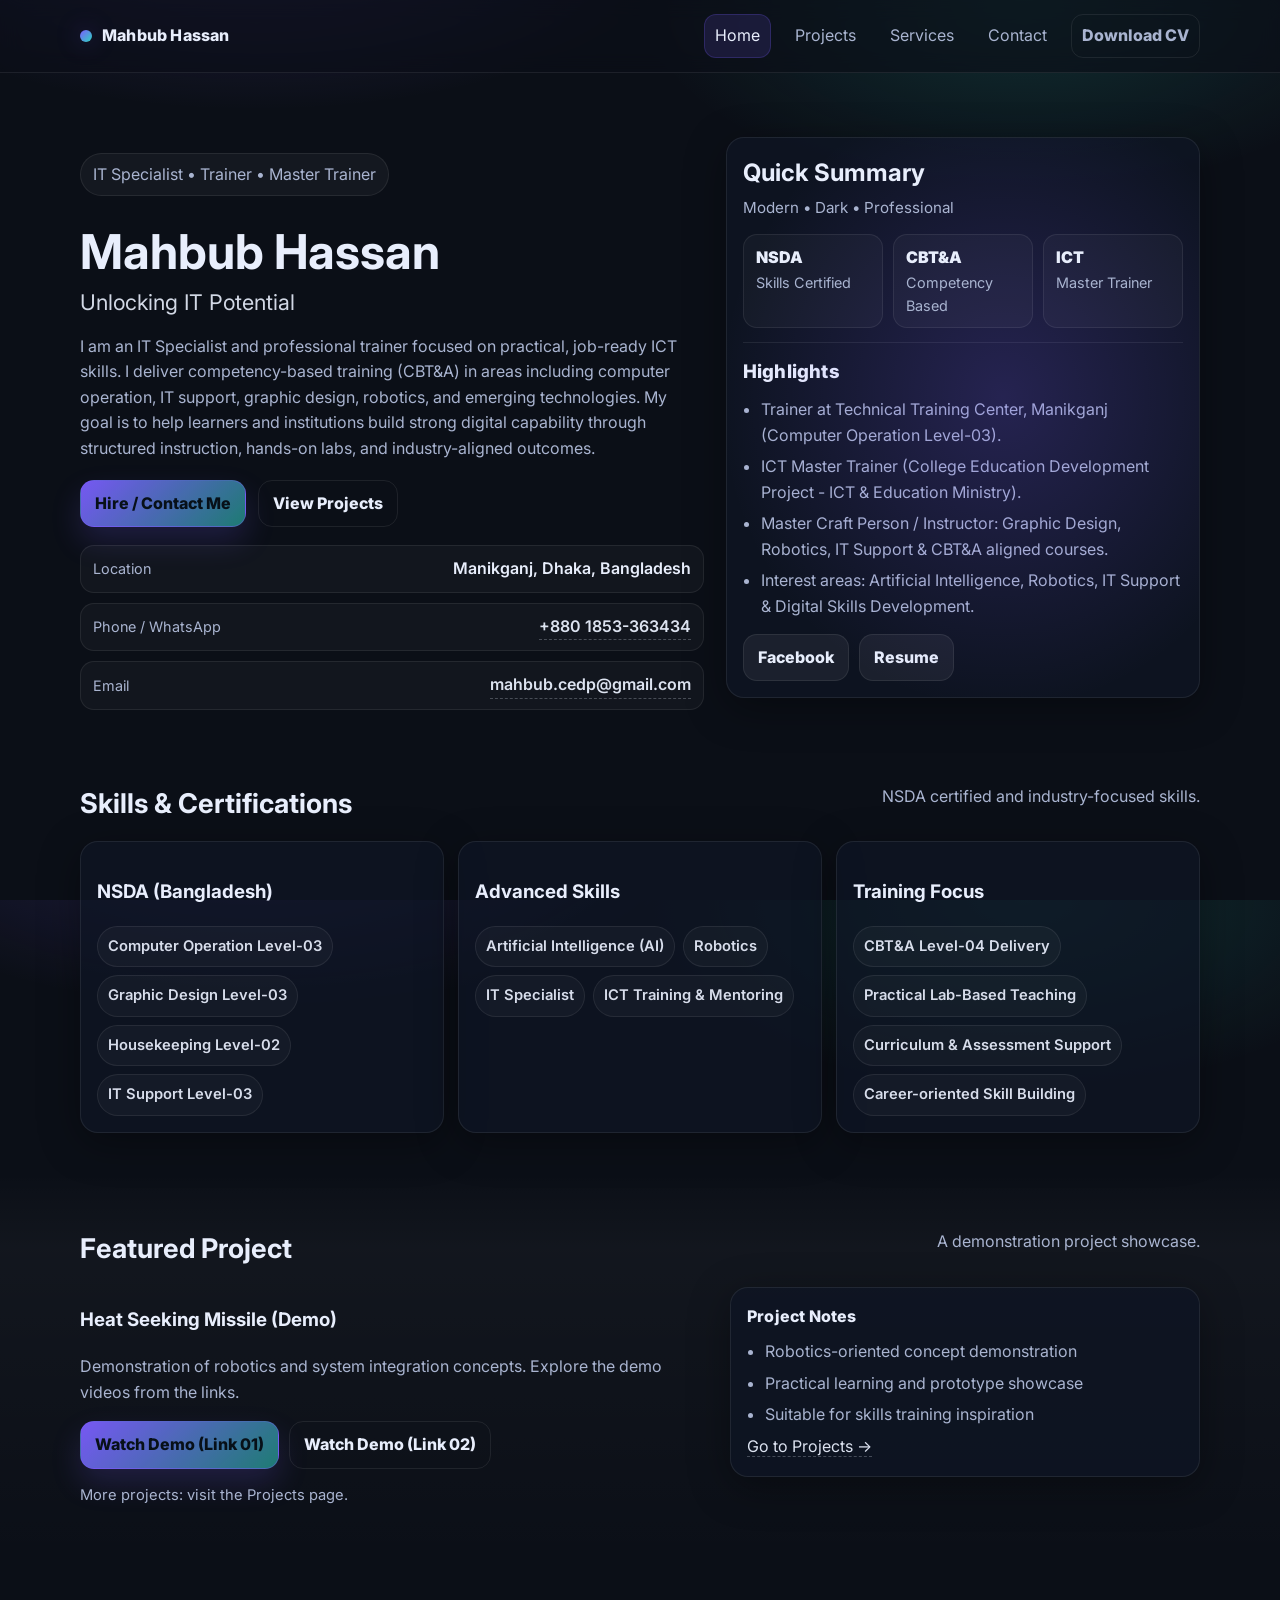
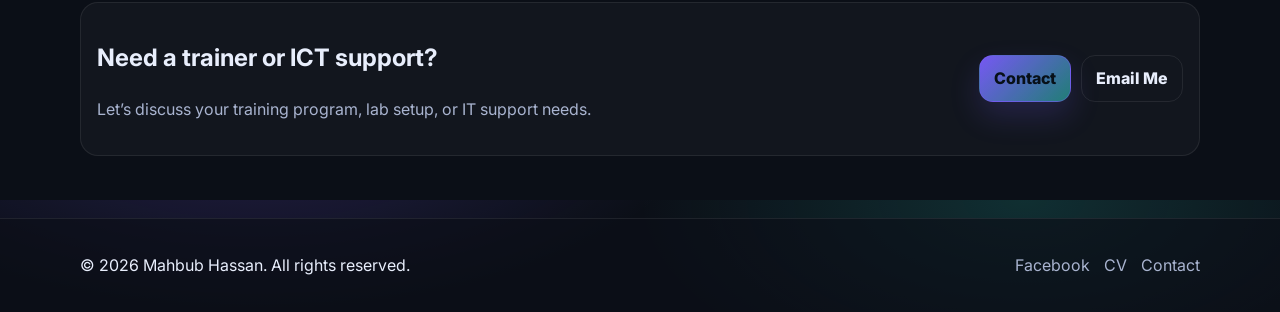
==== index.html @ e9a778b0 "Add files via upload" ====
<!doctype html>
<html lang="en">
<head>
  <meta charset="utf-8" />
  <meta name="viewport" content="width=device-width,initial-scale=1" />
  <title>Mahbub Hassan | IT Specialist</title>
  <meta name="description" content="Mahbub Hassan - IT Specialist | Unlocking IT Potential" />
  <link rel="preconnect" href="https://fonts.googleapis.com">
  <link rel="preconnect" href="https://fonts.gstatic.com" crossorigin>
  <link href="https://fonts.googleapis.com/css2?family=Inter:wght@400;600;700;800&display=swap" rel="stylesheet">
  <link rel="stylesheet" href="assets/style.css" />
</head>
<body>
  <a class="skip" href="#main">Skip to content</a>

  <header class="site-header">
    <div class="container header-wrap">
      <a class="brand" href="index.html" aria-label="Home">
        <span class="brand-dot"></span>
        <span class="brand-text">Mahbub Hassan</span>
      </a>

      <button class="nav-toggle" id="navToggle" aria-label="Toggle navigation" aria-expanded="false">
        <span></span><span></span><span></span>
      </button>

      <nav class="site-nav" id="siteNav">
        <a class="active" href="index.html">Home</a>
        <a href="projects.html">Projects</a>
        <a href="services.html">Services</a>
        <a href="contact.html">Contact</a>
        <a class="btn btn-ghost" target="_blank" rel="noopener" href="https://drive.google.com/file/d/1ziRiy8elWf80XFdmNjgyT7yj6r7T_O2N/view?usp=sharing">Download CV</a>
      </nav>
    </div>
  </header>

  <main id="main">
    <section class="hero">
      <div class="container hero-grid">
        <div class="hero-left">
          <p class="pill">IT Specialist • Trainer • Master Trainer</p>
          <h1 class="hero-title">Mahbub Hassan</h1>
          <p class="hero-subtitle">Unlocking IT Potential</p>

          <p class="hero-desc">
            I am an IT Specialist and professional trainer focused on practical, job-ready ICT skills.
            I deliver competency-based training (CBT&A) in areas including computer operation, IT support, graphic design, robotics, and emerging technologies.
            My goal is to help learners and institutions build strong digital capability through structured instruction, hands-on labs, and industry-aligned outcomes.
          </p>

          <div class="hero-cta">
            <a class="btn" href="contact.html">Hire / Contact Me</a>
            <a class="btn btn-ghost" href="projects.html">View Projects</a>
          </div>

          <div class="meta-row">
            <div class="meta">
              <span class="meta-k">Location</span>
              <span class="meta-v">Manikganj, Dhaka, Bangladesh</span>
            </div>
            <div class="meta">
              <span class="meta-k">Phone / WhatsApp</span>
              <a class="meta-v link" href="tel:+8801853363434">+880 1853-363434</a>
            </div>
            <div class="meta">
              <span class="meta-k">Email</span>
              <a class="meta-v link" href="mailto:mahbub.cedp@gmail.com">mahbub.cedp@gmail.com</a>
            </div>
          </div>
        </div>

        <div class="hero-right">
          <div class="card glow">
            <div class="card-top">
              <h2 class="card-title">Quick Summary</h2>
              <p class="card-note">Modern • Dark • Professional</p>
            </div>

            <div class="stats">
              <div class="stat">
                <span class="stat-n">NSDA</span>
                <span class="stat-l">Skills Certified</span>
              </div>
              <div class="stat">
                <span class="stat-n">CBT&A</span>
                <span class="stat-l">Competency Based</span>
              </div>
              <div class="stat">
                <span class="stat-n">ICT</span>
                <span class="stat-l">Master Trainer</span>
              </div>
            </div>

            <div class="divider"></div>

            <h3 class="section-mini">Highlights</h3>
            <ul class="bullets">
              <li>Trainer at Technical Training Center, Manikganj (Computer Operation Level-03).</li>
              <li>ICT Master Trainer (College Education Development Project - ICT & Education Ministry).</li>
              <li>Master Craft Person / Instructor: Graphic Design, Robotics, IT Support & CBT&A aligned courses.</li>
              <li>Interest areas: Artificial Intelligence, Robotics, IT Support & Digital Skills Development.</li>
            </ul>

            <div class="card-actions">
              <a class="btn btn-soft" target="_blank" rel="noopener" href="https://www.facebook.com/share/1CMDWLvSjL/?mibextid=wwXIfr">Facebook</a>
              <a class="btn btn-soft" target="_blank" rel="noopener" href="https://drive.google.com/file/d/1ziRiy8elWf80XFdmNjgyT7yj6r7T_O2N/view?usp=sharing">Resume</a>
            </div>
          </div>
        </div>
      </div>
    </section>

    <section class="section">
      <div class="container">
        <div class="section-head">
          <h2>Skills & Certifications</h2>
          <p class="muted">NSDA certified and industry-focused skills.</p>
        </div>

        <div class="grid-3">
          <article class="tile">
            <h3>NSDA (Bangladesh)</h3>
            <ul class="chips">
              <li>Computer Operation Level-03</li>
              <li>Graphic Design Level-03</li>
              <li>Housekeeping Level-02</li>
              <li>IT Support Level-03</li>
            </ul>
          </article>

          <article class="tile">
            <h3>Advanced Skills</h3>
            <ul class="chips">
              <li>Artificial Intelligence (AI)</li>
              <li>Robotics</li>
              <li>IT Specialist</li>
              <li>ICT Training & Mentoring</li>
            </ul>
          </article>

          <article class="tile">
            <h3>Training Focus</h3>
            <ul class="chips">
              <li>CBT&A Level-04 Delivery</li>
              <li>Practical Lab-Based Teaching</li>
              <li>Curriculum & Assessment Support</li>
              <li>Career-oriented Skill Building</li>
            </ul>
          </article>
        </div>
      </div>
    </section>

    <section class="section section-alt">
      <div class="container">
        <div class="section-head">
          <h2>Featured Project</h2>
          <p class="muted">A demonstration project showcase.</p>
        </div>

        <div class="project-feature">
          <div class="pf-left">
            <h3>Heat Seeking Missile (Demo)</h3>
            <p class="muted">
              Demonstration of robotics and system integration concepts. Explore the demo videos from the links.
            </p>

            <div class="pf-actions">
              <a class="btn" target="_blank" rel="noopener" href="https://www.facebook.com/share/v/17zMYQg1GF/">Watch Demo (Link 01)</a>
              <a class="btn btn-ghost" target="_blank" rel="noopener" href="https://www.facebook.com/share/v/1KWCz86yGG/">Watch Demo (Link 02)</a>
            </div>

            <p class="small muted">More projects: visit the Projects page.</p>
          </div>

          <div class="pf-right">
            <div class="card">
              <h4 class="section-mini">Project Notes</h4>
              <ul class="bullets">
                <li>Robotics-oriented concept demonstration</li>
                <li>Practical learning and prototype showcase</li>
                <li>Suitable for skills training inspiration</li>
              </ul>
              <a class="link" href="projects.html">Go to Projects →</a>
            </div>
          </div>
        </div>
      </div>
    </section>

    <section class="section">
      <div class="container cta-box">
        <div>
          <h2>Need a trainer or ICT support?</h2>
          <p class="muted">Let’s discuss your training program, lab setup, or IT support needs.</p>
        </div>
        <div class="cta-actions">
          <a class="btn" href="contact.html">Contact</a>
          <a class="btn btn-ghost" target="_blank" rel="noopener" href="mailto:mahbub.cedp@gmail.com">Email Me</a>
        </div>
      </div>
    </section>
  </main>

  <footer class="site-footer">
    <div class="container footer-wrap">
      <p>© <span id="year"></span> Mahbub Hassan. All rights reserved.</p>
      <div class="footer-links">
        <a target="_blank" rel="noopener" href="https://www.facebook.com/share/1CMDWLvSjL/?mibextid=wwXIfr">Facebook</a>
        <a target="_blank" rel="noopener" href="https://drive.google.com/file/d/1ziRiy8elWf80XFdmNjgyT7yj6r7T_O2N/view?usp=sharing">CV</a>
        <a href="contact.html">Contact</a>
      </div>
    </div>
  </footer>

  <script src="assets/script.js"></script>
</body>
</html>
---- assets/style.css ----
:root{
  --bg:#0b0f17;
  --panel:#0f1624;
  --panel2:#0c1320;
  --text:#e8eefc;
  --muted:#a9b4d0;
  --line:rgba(255,255,255,.08);
  --brand:#7c5cff;
  --brand2:#2dd4bf;
  --shadow: 0 10px 40px rgba(0,0,0,.35);
  --radius:18px;
}

*{box-sizing:border-box}
html,body{height:100%}
body{
  margin:0;
  font-family: Inter, system-ui, -apple-system, Segoe UI, Roboto, Arial, sans-serif;
  background: radial-gradient(900px 400px at 20% -10%, rgba(124,92,255,.22), transparent 50%),
              radial-gradient(700px 350px at 80% 0%, rgba(45,212,191,.16), transparent 55%),
              var(--bg);
  color:var(--text);
  line-height:1.6;
}

a{color:inherit}
.container{width:min(1120px, 92%); margin:0 auto}
.muted{color:var(--muted)}
.small{font-size:.92rem}
.mt-20{margin-top:20px}

.skip{
  position:absolute; left:-999px; top:auto;
  width:1px; height:1px; overflow:hidden;
}
.skip:focus{left:10px; top:10px; width:auto; height:auto; padding:10px 14px; background:var(--panel); border:1px solid var(--line); border-radius:12px; z-index:9999}

.site-header{
  position:sticky; top:0; z-index:50;
  backdrop-filter: blur(10px);
  background: rgba(11,15,23,.65);
  border-bottom:1px solid var(--line);
}
.header-wrap{display:flex; align-items:center; justify-content:space-between; padding:14px 0; gap:14px}

.brand{display:flex; align-items:center; gap:10px; text-decoration:none}
.brand-dot{
  width:12px; height:12px; border-radius:999px;
  background: linear-gradient(135deg, var(--brand), var(--brand2));
  box-shadow: 0 0 24px rgba(124,92,255,.35);
}
.brand-text{font-weight:800; letter-spacing:.2px}

.site-nav{display:flex; align-items:center; gap:14px; flex-wrap:wrap}
.site-nav a{
  text-decoration:none;
  color:var(--muted);
  padding:8px 10px;
  border-radius:12px;
  transition: transform .15s ease, background .15s ease, color .15s ease;
}
.site-nav a:hover{background: rgba(255,255,255,.05); color:var(--text)}
.site-nav a.active{color:var(--text); background: rgba(124,92,255,.14); border:1px solid rgba(124,92,255,.22)}
.nav-toggle{
  display:none;
  width:46px; height:40px;
  background:transparent; border:1px solid var(--line);
  border-radius:14px;
  align-items:center; justify-content:center;
  gap:4px;
}
.nav-toggle span{display:block; width:18px; height:2px; background:rgba(232,238,252,.85); border-radius:2px}

.btn{
  display:inline-flex; align-items:center; justify-content:center;
  gap:10px;
  padding:10px 14px;
  border-radius:14px;
  border:1px solid rgba(124,92,255,.35);
  background: linear-gradient(135deg, rgba(124,92,255,.95), rgba(45,212,191,.55));
  color: #071018;
  font-weight:800;
  text-decoration:none;
  box-shadow: 0 14px 30px rgba(124,92,255,.18);
  transition: transform .15s ease, filter .15s ease;
}
.btn:hover{transform: translateY(-1px); filter:saturate(1.05)}
.btn-ghost{
  background: transparent;
  color: var(--text);
  border:1px solid var(--line);
  box-shadow:none;
}
.btn-ghost:hover{background: rgba(255,255,255,.06)}
.btn-soft{
  background: rgba(255,255,255,.06);
  border:1px solid var(--line);
  color: var(--text);
  box-shadow:none;
}

.hero{padding:64px 0 18px}
.hero-grid{display:grid; grid-template-columns: 1.25fr .95fr; gap:22px; align-items:start}
.pill{
  display:inline-flex; gap:10px; align-items:center;
  padding:8px 12px;
  border-radius:999px;
  border:1px solid var(--line);
  background: rgba(255,255,255,.04);
  color: var(--muted);
  width:fit-content;
}
.hero-title{font-size:3rem; line-height:1.1; margin:14px 0 6px}
.hero-subtitle{font-size:1.35rem; margin:0 0 14px; color: rgba(232,238,252,.9)}
.hero-desc{margin:0 0 18px; color: var(--muted)}
.hero-cta{display:flex; gap:12px; flex-wrap:wrap; margin:18px 0 18px}

.meta-row{display:grid; grid-template-columns: 1fr; gap:10px; margin-top:10px}
.meta{
  display:flex; align-items:center; justify-content:space-between;
  padding:10px 12px;
  border:1px solid var(--line);
  border-radius:14px;
  background: rgba(255,255,255,.03);
}
.meta-k{color: var(--muted); font-size:.9rem}
.meta-v{font-weight:600}
.link{color: rgba(232,238,252,.95); text-decoration:none; border-bottom:1px dashed rgba(232,238,252,.25)}
.link:hover{border-bottom-color: rgba(232,238,252,.55)}

.section{padding:40px 0}
.section-alt{background: linear-gradient(180deg, transparent, rgba(255,255,255,.03) 20%, transparent)}
.section-head{display:flex; align-items:flex-end; justify-content:space-between; gap:18px; margin-bottom:16px}
.section-head h2{margin:0; font-size:1.7rem}
.section-mini{margin:0 0 10px; font-weight:800; letter-spacing:.2px}

.grid-3{display:grid; grid-template-columns: repeat(3, 1fr); gap:14px}
.grid-2{display:grid; grid-template-columns: repeat(2, 1fr); gap:14px}

.tile, .card, .project-card{
  background: rgba(15,22,36,.72);
  border:1px solid var(--line);
  border-radius: var(--radius);
  padding:16px;
  box-shadow: var(--shadow);
}
.card-title{margin:0}
.card-note{margin:4px 0 0; color: var(--muted); font-size:.95rem}

.glow{
  position:relative;
  overflow:hidden;
}
.glow:before{
  content:"";
  position:absolute; inset:-200px;
  background: radial-gradient(closest-side, rgba(124,92,255,.22), transparent 65%);
  transform: translate(40px, -20px);
  pointer-events:none;
}
.card-top{position:relative}

.divider{height:1px; background: var(--line); margin:14px 0}

.stats{display:grid; grid-template-columns: repeat(3, 1fr); gap:10px; margin-top:14px; position:relative}
.stat{padding:10px 12px; border:1px solid var(--line); border-radius:14px; background: rgba(255,255,255,.03)}
.stat-n{display:block; font-weight:900}
.stat-l{display:block; color: var(--muted); font-size:.9rem}

.bullets{margin:10px 0 0; padding-left:18px; color: var(--muted)}
.bullets li{margin:6px 0}
.chips{list-style:none; padding:0; margin:10px 0 0; display:flex; flex-wrap:wrap; gap:8px}
.chips li{
  padding:8px 10px;
  border-radius:999px;
  border:1px solid var(--line);
  background: rgba(255,255,255,.03);
  color: rgba(232,238,252,.92);
  font-weight:600;
  font-size:.92rem;
}

.card-actions{display:flex; gap:10px; flex-wrap:wrap; margin-top:14px}

.project-feature{display:grid; grid-template-columns: 1.15fr .85fr; gap:14px; align-items:start}
.pf-actions{display:flex; gap:10px; flex-wrap:wrap; margin:14px 0 10px}

.cta-box{
  display:flex; align-items:center; justify-content:space-between; gap:14px;
  border:1px solid var(--line);
  background: rgba(255,255,255,.03);
  border-radius: var(--radius);
  padding:16px;
}
.cta-actions{display:flex; gap:10px; flex-wrap:wrap}

.page{padding-bottom:10px}
.page-hero{padding:34px 0 10px}
.page-hero h1{margin:0 0 6px; font-size:2.2rem}

.project-card h2{margin:0}
.pc-head{display:flex; flex-direction:column; gap:4px; margin-bottom:10px}
.pc-actions{display:flex; gap:10px; flex-wrap:wrap; margin-top:12px}

.cta-strip{
  margin-top:18px;
  display:flex; align-items:center; justify-content:space-between; gap:12px;
  padding:16px;
  border-radius: var(--radius);
  border:1px solid rgba(124,92,255,.22);
  background: linear-gradient(135deg, rgba(124,92,255,.10), rgba(45,212,191,.08));
}

.form{display:grid; gap:12px}
label span{display:block; margin-bottom:6px; color: var(--muted); font-weight:600; font-size:.95rem}
input, textarea{
  width:100%;
  padding:12px 12px;
  border-radius:14px;
  border:1px solid var(--line);
  background: rgba(255,255,255,.03);
  color: var(--text);
  outline:none;
}
input:focus, textarea:focus{border-color: rgba(124,92,255,.55)}
.contact-list{display:grid; gap:10px; margin-top:10px}
.contact-item{
  display:flex; align-items:flex-start; justify-content:space-between; gap:12px;
  padding:10px 12px;
  border-radius:14px;
  border:1px solid var(--line);
  background: rgba(255,255,255,.03);
}
.contact-k{color: var(--muted); min-width:120px}
.contact-v{font-weight:700}

.site-footer{
  border-top:1px solid var(--line);
  padding:18px 0;
  margin-top:22px;
  background: rgba(11,15,23,.65);
}
.footer-wrap{display:flex; align-items:center; justify-content:space-between; gap:12px; flex-wrap:wrap}
.footer-links{display:flex; gap:14px; flex-wrap:wrap}
.footer-links a{color: var(--muted); text-decoration:none}
.footer-links a:hover{color: var(--text)}

@media (max-width: 920px){
  .hero-grid{grid-template-columns: 1fr; }
  .project-feature{grid-template-columns: 1fr;}
  .grid-3{grid-template-columns: 1fr;}
  .grid-2{grid-template-columns: 1fr;}
  .cta-box{flex-direction:column; align-items:flex-start}
}
@media (max-width: 760px){
  .nav-toggle{display:flex}
  .site-nav{
    position:absolute;
    right:4%;
    top:64px;
    width:min(420px, 92vw);
    padding:12px;
    background: rgba(15,22,36,.95);
    border:1px solid var(--line);
    border-radius: 16px;
    box-shadow: var(--shadow);
    display:none;
    flex-direction:column;
    align-items:stretch;
  }
  .site-nav.open{display:flex}
  .site-nav a{padding:10px 12px}
  .hero-title{font-size:2.4rem}
}
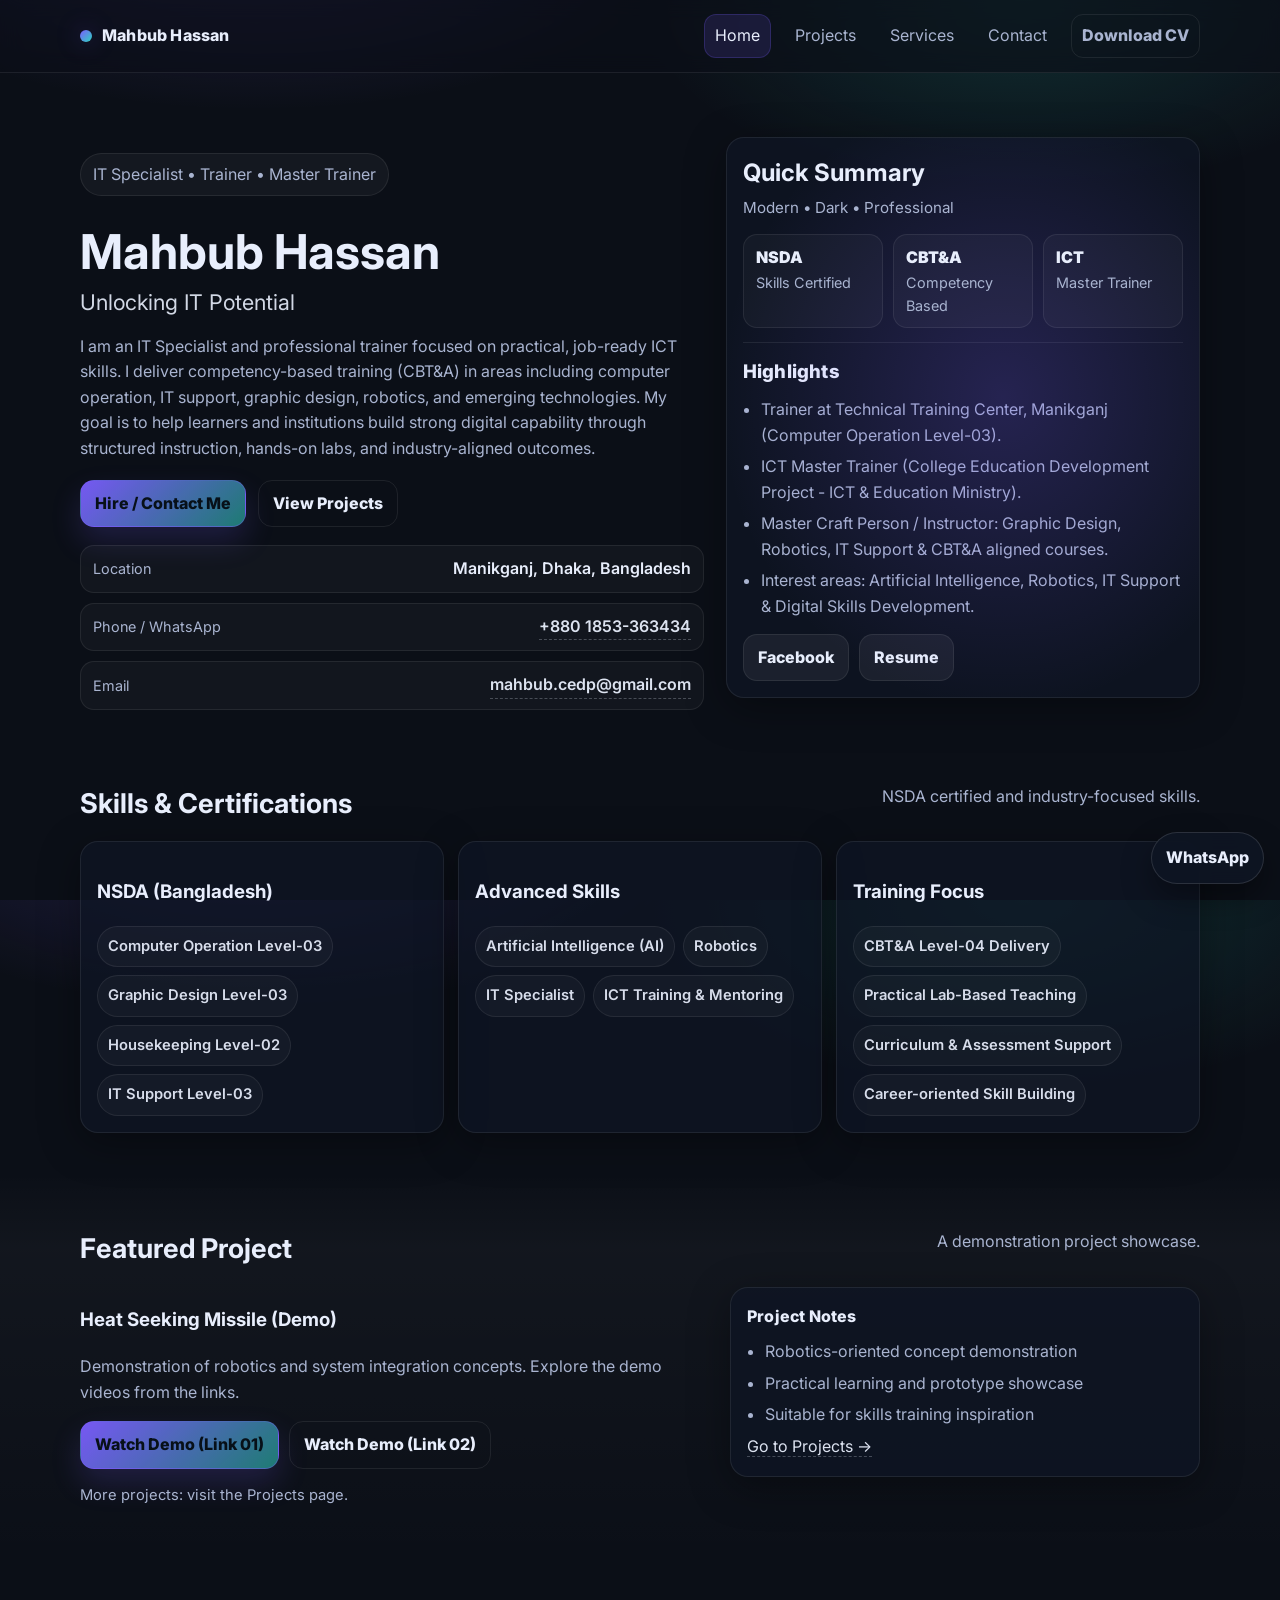
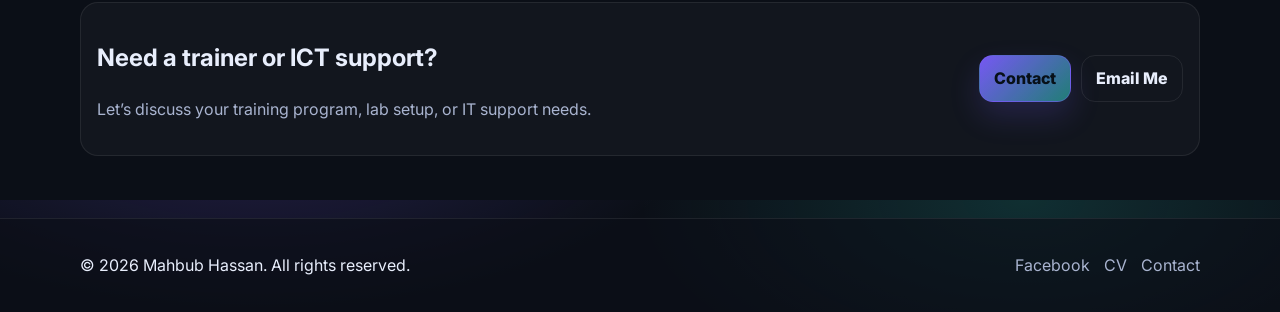
==== commit 5bcd8350: "Add files via upload" ====
--- a/index.html
+++ b/index.html
@@ -5,6 +5,32 @@
   <meta name="viewport" content="width=device-width,initial-scale=1" />
   <title>Mahbub Hassan | IT Specialist</title>
   <meta name="description" content="Mahbub Hassan - IT Specialist | Unlocking IT Potential" />
+  <meta name="robots" content="index,follow" />
+  <meta name="author" content="Mahbub Hassan" />
+  <link rel="canonical" href="https://mahbub-79.github.io/" />
+
+  <!-- Open Graph -->
+  <meta property="og:title" content="Mahbub Hassan | IT Specialist" />
+  <meta property="og:description" content="Unlocking IT Potential — IT Specialist, Trainer, Master Trainer." />
+  <meta property="og:type" content="website" />
+  <meta property="og:url" content="https://mahbub-79.github.io/" />
+  <meta property="og:image" content="https://mahbub-79.github.io/assets/og-image.png" />
+
+  <!-- Twitter Card -->
+  <meta name="twitter:card" content="summary_large_image" />
+  <meta name="twitter:title" content="Mahbub Hassan | IT Specialist" />
+  <meta name="twitter:description" content="Unlocking IT Potential — IT Specialist, Trainer, Master Trainer." />
+  <meta name="twitter:image" content="https://mahbub-79.github.io/assets/og-image.png" />
+
+  <!-- Google tag (gtag.js) -->
+  <script async src="https://www.googletagmanager.com/gtag/js?id=G-SY0PGPNCCF"></script>
+  <script>
+    window.dataLayer = window.dataLayer || [];
+    function gtag(){dataLayer.push(arguments);}
+    gtag('js', new Date());
+    gtag('config', 'G-SY0PGPNCCF');
+  </script>
+
   <link rel="preconnect" href="https://fonts.googleapis.com">
   <link rel="preconnect" href="https://fonts.gstatic.com" crossorigin>
   <link href="https://fonts.googleapis.com/css2?family=Inter:wght@400;600;700;800&display=swap" rel="stylesheet">
@@ -202,6 +228,11 @@
     </section>
   </main>
 
+  <a class="wa-float" href="https://wa.me/8801853363434?text=Hello%20Mahbub%2C%20I%20want%20to%20discuss%20a%20project." target="_blank" rel="noopener" aria-label="Chat on WhatsApp">
+    WhatsApp
+  </a>
+
+
   <footer class="site-footer">
     <div class="container footer-wrap">
       <p>© <span id="year"></span> Mahbub Hassan. All rights reserved.</p>
--- a/assets/style.css
+++ b/assets/style.css
@@ -13,6 +13,7 @@
 
 *{box-sizing:border-box}
 html,body{height:100%}
+html{scroll-behavior:smooth}
 body{
   margin:0;
   font-family: Inter, system-ui, -apple-system, Segoe UI, Roboto, Arial, sans-serif;
@@ -244,6 +245,44 @@
 .footer-links{display:flex; gap:14px; flex-wrap:wrap}
 .footer-links a{color: var(--muted); text-decoration:none}
 .footer-links a:hover{color: var(--text)}
+
+/* WhatsApp Floating Button */
+.wa-float{
+  position: fixed;
+  right: 16px;
+  bottom: 16px;
+  z-index: 999;
+  padding: 12px 14px;
+  border-radius: 999px;
+  border: 1px solid rgba(255,255,255,.12);
+  background: rgba(15,22,36,.85);
+  color: var(--text);
+  text-decoration: none;
+  font-weight: 800;
+  box-shadow: 0 14px 30px rgba(0,0,0,.35);
+  backdrop-filter: blur(10px);
+  transition: transform .15s ease;
+}
+.wa-float:hover{ transform: translateY(-1px); }
+
+/* Facebook embed wrapper */
+.embed{
+  border:1px solid var(--line);
+  border-radius: var(--radius);
+  overflow:hidden;
+  background: rgba(255,255,255,.03);
+}
+.embed iframe{ width:100%; height:360px; display:block; }
+@media (max-width: 760px){ .embed iframe{ height:260px; } }
+
+/* Scroll reveal animation */
+.reveal{ opacity: 0; transform: translateY(10px); transition: opacity .6s ease, transform .6s ease; }
+.reveal.show{ opacity: 1; transform: translateY(0); }
+
+@media (prefers-reduced-motion: reduce){
+  *{ transition:none !important; animation:none !important; }
+  html{ scroll-behavior:auto; }
+}
 
 @media (max-width: 920px){
   .hero-grid{grid-template-columns: 1fr; }
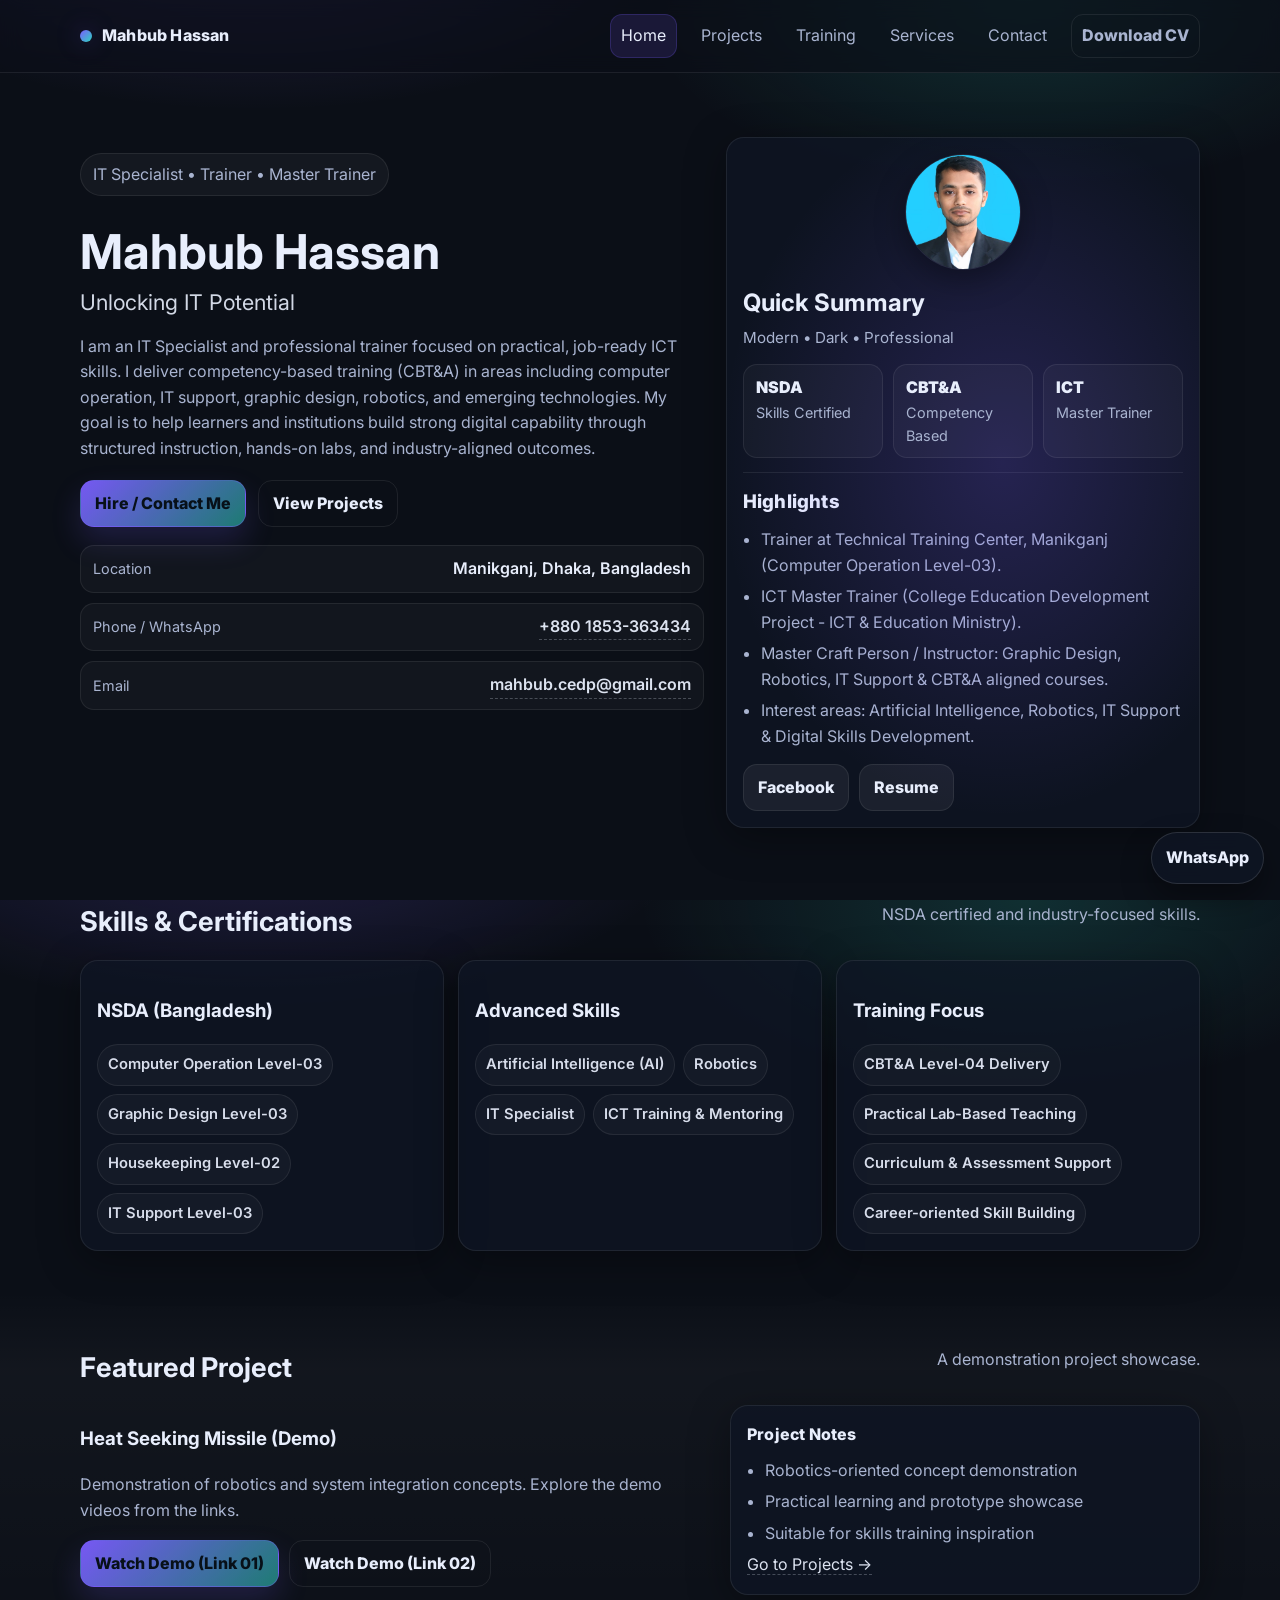
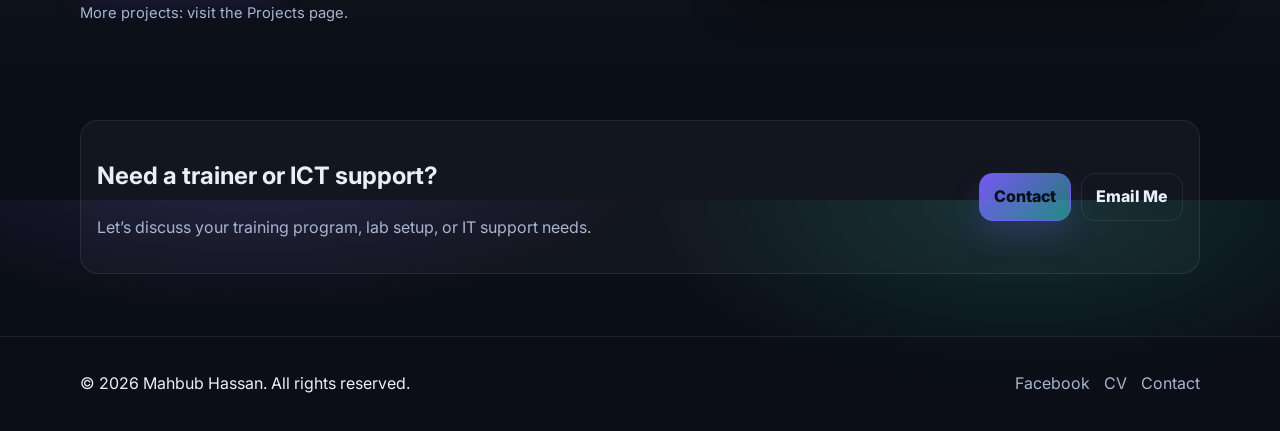
==== commit e22a5ce2: "Add files via upload" ====
--- a/index.html
+++ b/index.html
@@ -53,6 +53,7 @@
       <nav class="site-nav" id="siteNav">
         <a class="active" href="index.html">Home</a>
         <a href="projects.html">Projects</a>
+        <a href="training.html">Training</a>
         <a href="services.html">Services</a>
         <a href="contact.html">Contact</a>
         <a class="btn btn-ghost" target="_blank" rel="noopener" href="https://drive.google.com/file/d/1ziRiy8elWf80XFdmNjgyT7yj6r7T_O2N/view?usp=sharing">Download CV</a>
@@ -98,6 +99,7 @@
         <div class="hero-right">
           <div class="card glow">
             <div class="card-top">
+              <img class="profile-photo" src="assets/profile.jpg" alt="Mahbub Hassan profile photo" loading="lazy" />
               <h2 class="card-title">Quick Summary</h2>
               <p class="card-note">Modern • Dark • Professional</p>
             </div>
--- a/assets/style.css
+++ b/assets/style.css
@@ -311,3 +311,6 @@
   .site-nav a{padding:10px 12px}
   .hero-title{font-size:2.4rem}
 }
+
+
+.profile-photo{width:116px;height:116px;border-radius:999px;object-fit:cover;display:block;margin:0 auto 14px auto;border:1px solid var(--line);box-shadow:0 10px 30px rgba(0,0,0,.35)}
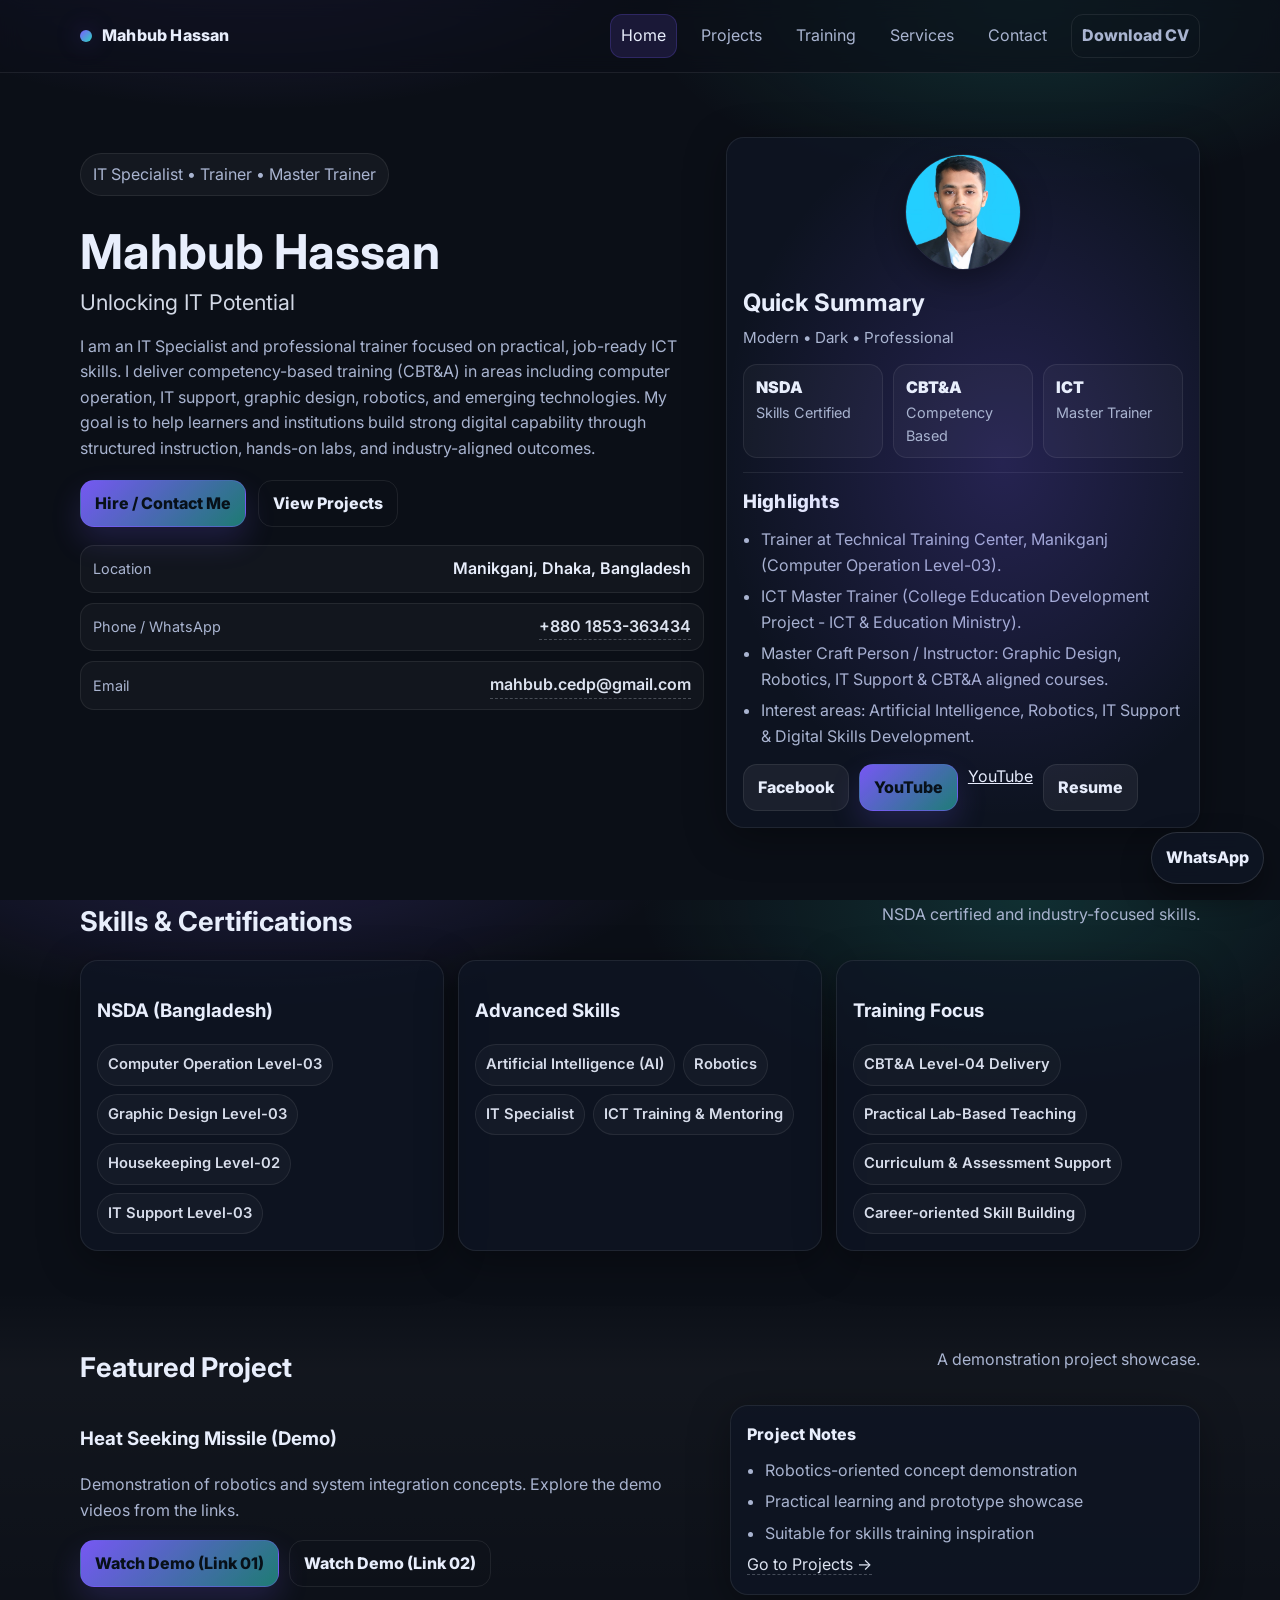
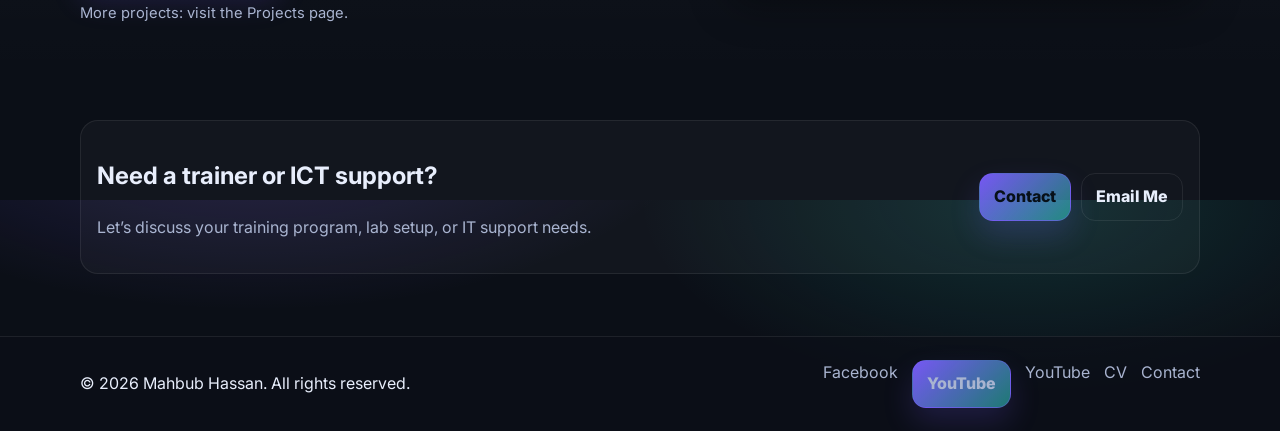
==== commit d23ce5b1: "Add files via upload" ====
--- a/index.html
+++ b/index.html
@@ -130,7 +130,7 @@
             </ul>
 
             <div class="card-actions">
-              <a class="btn btn-soft" target="_blank" rel="noopener" href="https://www.facebook.com/share/1CMDWLvSjL/?mibextid=wwXIfr">Facebook</a>
+              <a class="btn btn-soft" target="_blank" rel="noopener" href="https://www.facebook.com/share/1CMDWLvSjL/?mibextid=wwXIfr">Facebook</a> <a href="https://www.youtube.com/@mahbub-cedp" class="btn" target="_blank" rel="noopener">YouTube</a> <a href="https://www.youtube.com/@mahbub-cedp" target="_blank" rel="noopener">YouTube</a>
               <a class="btn btn-soft" target="_blank" rel="noopener" href="https://drive.google.com/file/d/1ziRiy8elWf80XFdmNjgyT7yj6r7T_O2N/view?usp=sharing">Resume</a>
             </div>
           </div>
@@ -239,7 +239,7 @@
     <div class="container footer-wrap">
       <p>© <span id="year"></span> Mahbub Hassan. All rights reserved.</p>
       <div class="footer-links">
-        <a target="_blank" rel="noopener" href="https://www.facebook.com/share/1CMDWLvSjL/?mibextid=wwXIfr">Facebook</a>
+        <a target="_blank" rel="noopener" href="https://www.facebook.com/share/1CMDWLvSjL/?mibextid=wwXIfr">Facebook</a> <a href="https://www.youtube.com/@mahbub-cedp" class="btn" target="_blank" rel="noopener">YouTube</a> <a href="https://www.youtube.com/@mahbub-cedp" target="_blank" rel="noopener">YouTube</a>
         <a target="_blank" rel="noopener" href="https://drive.google.com/file/d/1ziRiy8elWf80XFdmNjgyT7yj6r7T_O2N/view?usp=sharing">CV</a>
         <a href="contact.html">Contact</a>
       </div>
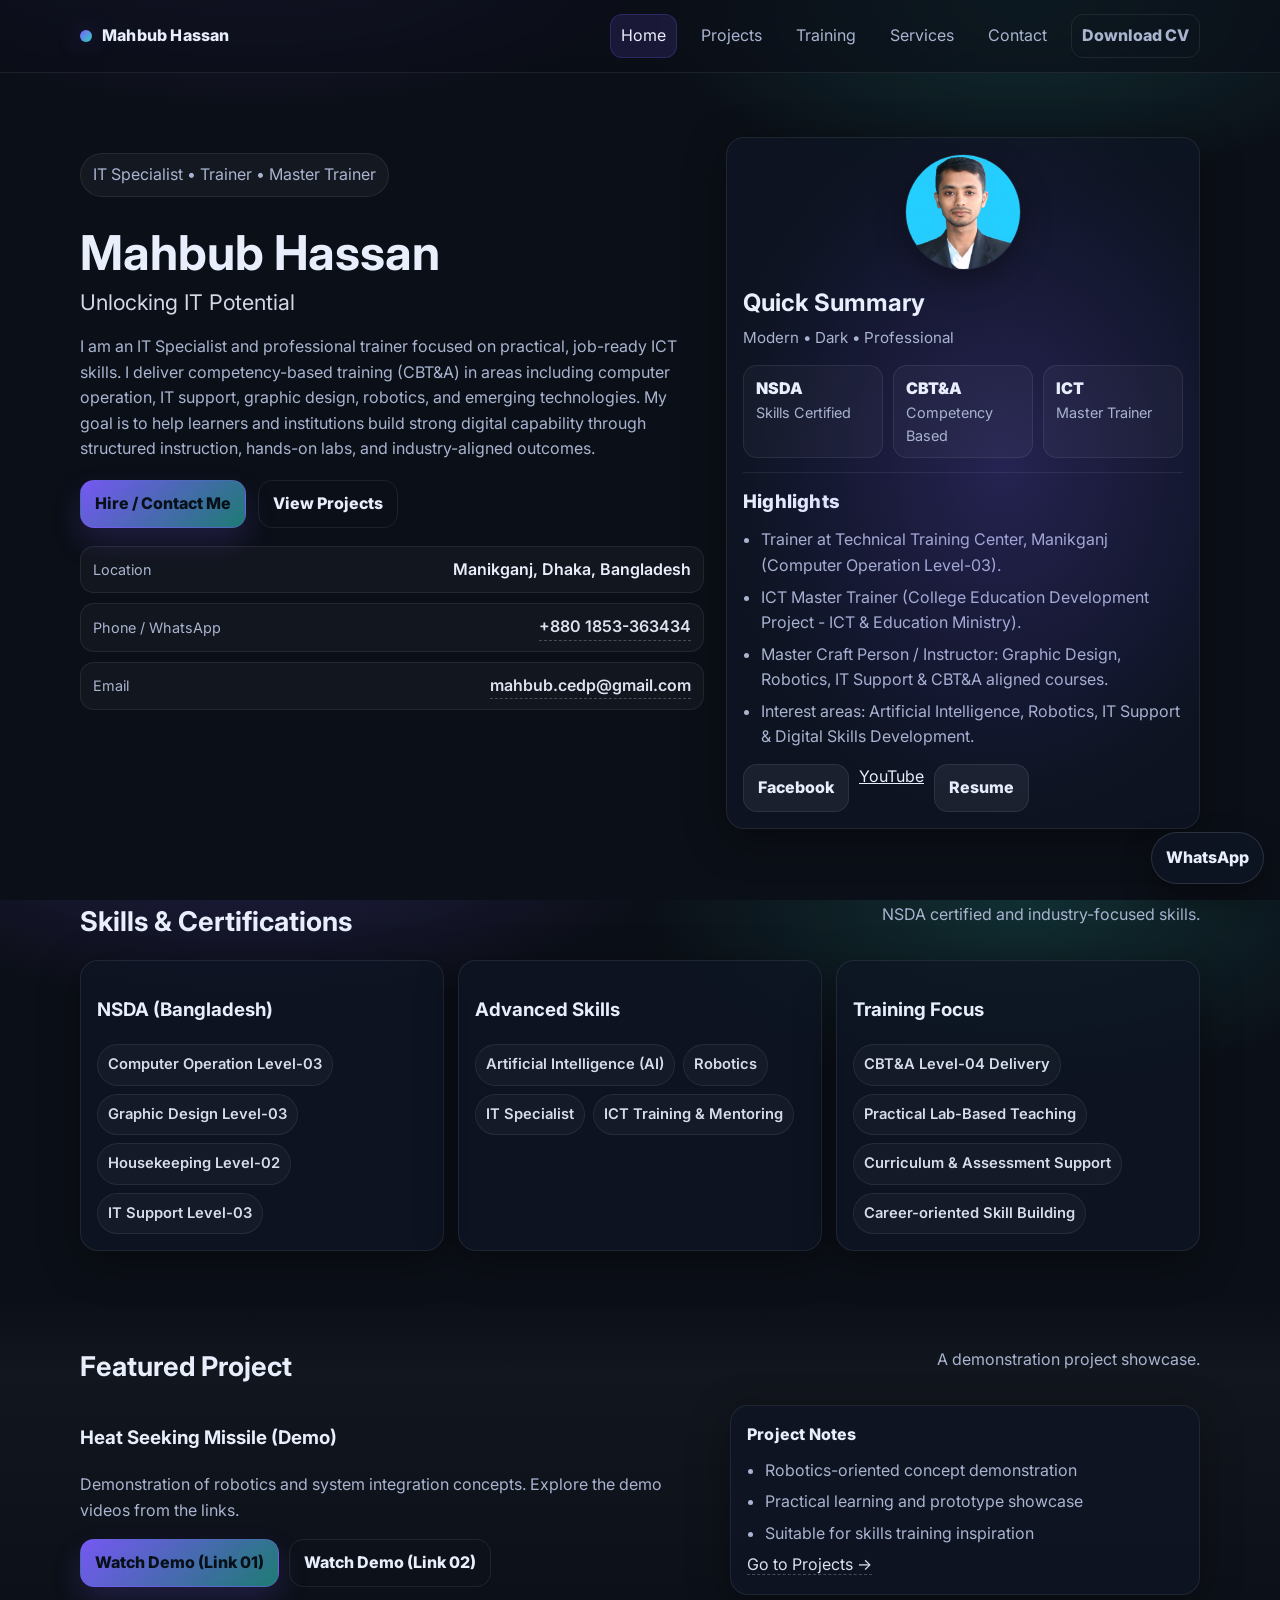
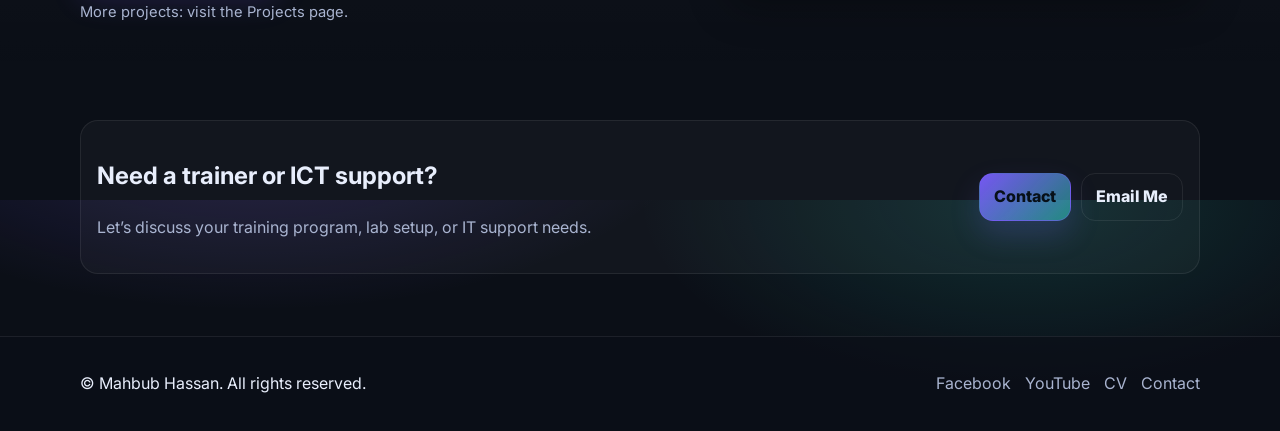
==== commit af1c9d33: "Add files via upload" ====
--- a/index.html
+++ b/index.html
@@ -130,8 +130,7 @@
             </ul>
 
             <div class="card-actions">
-              <a class="btn btn-soft" target="_blank" rel="noopener" href="https://www.facebook.com/share/1CMDWLvSjL/?mibextid=wwXIfr">Facebook</a> <a href="https://www.youtube.com/@mahbub-cedp" class="btn" target="_blank" rel="noopener">YouTube</a> <a href="https://www.youtube.com/@mahbub-cedp" target="_blank" rel="noopener">YouTube</a>
-              <a class="btn btn-soft" target="_blank" rel="noopener" href="https://drive.google.com/file/d/1ziRiy8elWf80XFdmNjgyT7yj6r7T_O2N/view?usp=sharing">Resume</a>
+              <a class="btn btn-soft" target="_blank" rel="noopener" href="https://www.facebook.com/share/1CMDWLvSjL/?mibextid=wwXIfr">Facebook</a> <a href="https://www.youtube.com/@mahbub-cedp" target="_blank" rel="noopener">YouTube</a> <a class="btn btn-soft" target="_blank" rel="noopener" href="https://drive.google.com/file/d/1ziRiy8elWf80XFdmNjgyT7yj6r7T_O2N/view?usp=sharing">Resume</a>
             </div>
           </div>
         </div>
@@ -239,8 +238,7 @@
     <div class="container footer-wrap">
       <p>© <span id="year"></span> Mahbub Hassan. All rights reserved.</p>
       <div class="footer-links">
-        <a target="_blank" rel="noopener" href="https://www.facebook.com/share/1CMDWLvSjL/?mibextid=wwXIfr">Facebook</a> <a href="https://www.youtube.com/@mahbub-cedp" class="btn" target="_blank" rel="noopener">YouTube</a> <a href="https://www.youtube.com/@mahbub-cedp" target="_blank" rel="noopener">YouTube</a>
-        <a target="_blank" rel="noopener" href="https://drive.google.com/file/d/1ziRiy8elWf80XFdmNjgyT7yj6r7T_O2N/view?usp=sharing">CV</a>
+        <a target="_blank" rel="noopener" href="https://www.facebook.com/share/1CMDWLvSjL/?mibextid=wwXIfr">Facebook</a> <a href="https://www.youtube.com/@mahbub-cedp" target="_blank" rel="noopener">YouTube</a> <a target="_blank" rel="noopener" href="https://drive.google.com/file/d/1ziRiy8elWf80XFdmNjgyT7yj6r7T_O2N/view?usp=sharing">CV</a>
         <a href="contact.html">Contact</a>
       </div>
     </div>
--- a/assets/style.css
+++ b/assets/style.css
@@ -314,3 +314,20 @@
 
 
 .profile-photo{width:116px;height:116px;border-radius:999px;object-fit:cover;display:block;margin:0 auto 14px auto;border:1px solid var(--line);box-shadow:0 10px 30px rgba(0,0,0,.35)}
+
+/* ===== Scroll reveal animations (stronger) ===== */
+@media (prefers-reduced-motion: reduce){
+  *{animation:none !important; transition:none !important; scroll-behavior:auto !important;}
+}
+.reveal{
+  opacity: 0;
+  transform: translateY(22px) scale(0.985);
+  filter: blur(2px);
+  transition: opacity .75s ease, transform .75s ease, filter .75s ease;
+  will-change: opacity, transform, filter;
+}
+.reveal.is-visible{
+  opacity: 1;
+  transform: translateY(0) scale(1);
+  filter: blur(0);
+}
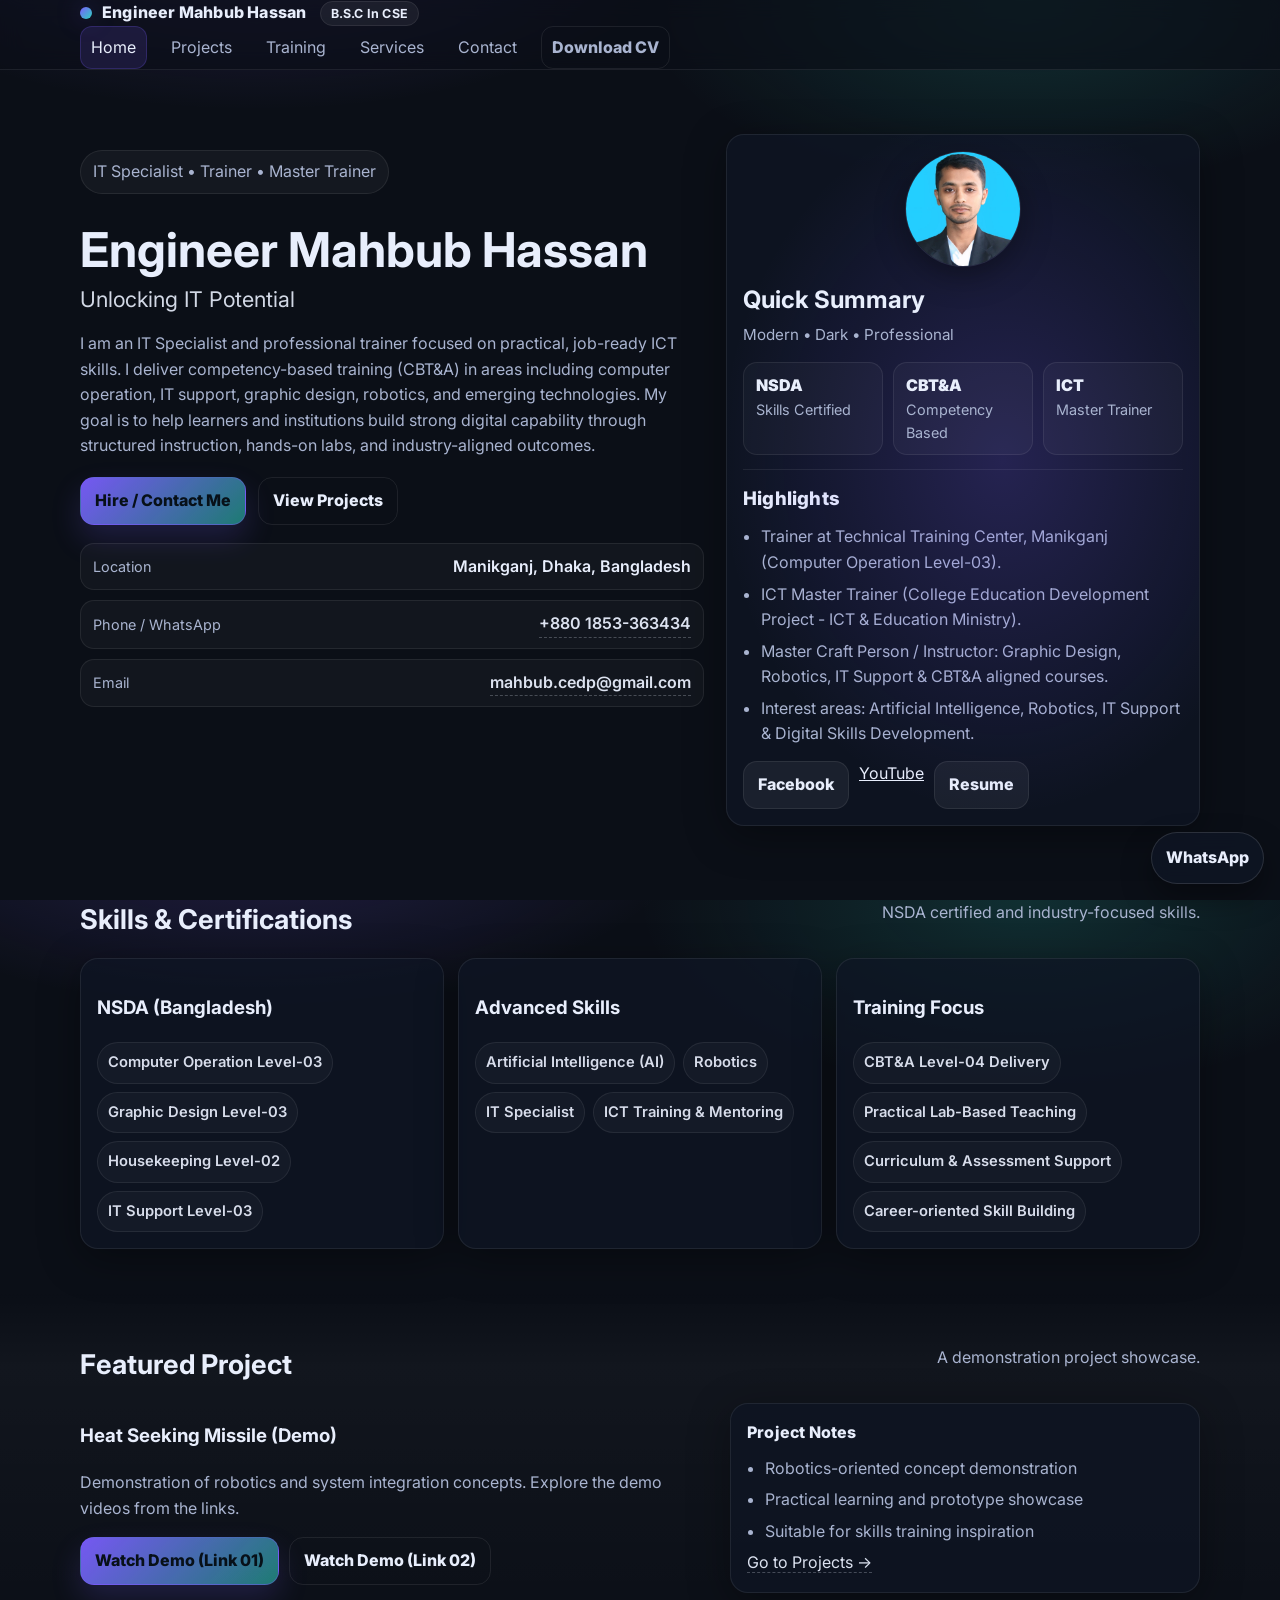
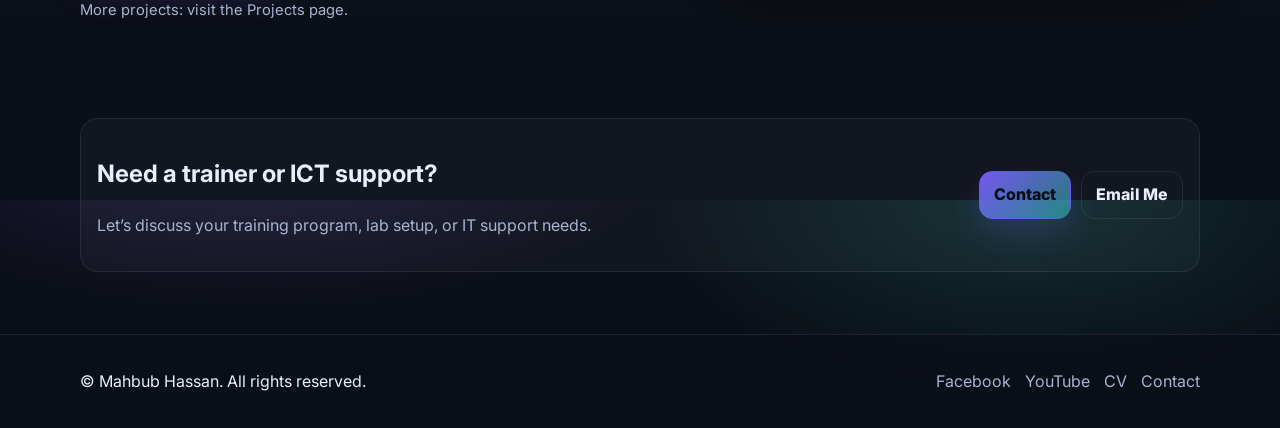
==== commit aacfeb46: "Add files via upload" ====
--- a/index.html
+++ b/index.html
@@ -40,13 +40,13 @@
   <a class="skip" href="#main">Skip to content</a>
 
   <header class="site-header">
-    <div class="container header-wrap">
+    <div class="container nav-wrap">
       <a class="brand" href="index.html" aria-label="Home">
         <span class="brand-dot"></span>
-        <span class="brand-text">Mahbub Hassan</span>
+        <span class="brand-text">Engineer Mahbub Hassan <span class="brand-badge">B.S.C In CSE</span></span>
       </a>
 
-      <button class="nav-toggle" id="navToggle" aria-label="Toggle navigation" aria-expanded="false">
+      <button class="nav-toggle" aria-label="Toggle menu" aria-controls="siteNav" aria-expanded="false">
         <span></span><span></span><span></span>
       </button>
 
@@ -66,7 +66,7 @@
       <div class="container hero-grid">
         <div class="hero-left">
           <p class="pill">IT Specialist • Trainer • Master Trainer</p>
-          <h1 class="hero-title">Mahbub Hassan</h1>
+          <h1 class="hero-title">Engineer Mahbub Hassan</h1>
           <p class="hero-subtitle">Unlocking IT Potential</p>
 
           <p class="hero-desc">
--- a/assets/style.css
+++ b/assets/style.css
@@ -51,6 +51,23 @@
   box-shadow: 0 0 24px rgba(124,92,255,.35);
 }
 .brand-text{font-weight:800; letter-spacing:.2px}
+
+.brand-badge{
+  margin-left:10px;
+  padding:4px 10px;
+  border-radius:999px;
+  font-size:.78rem;
+  font-weight:700;
+  color:var(--text);
+  background: rgba(255,255,255,.06);
+  border:1px solid rgba(255,255,255,.08);
+  backdrop-filter: blur(8px);
+  -webkit-backdrop-filter: blur(8px);
+}
+@media (max-width: 560px){
+  .brand-badge{display:none;}
+}
+
 
 .site-nav{display:flex; align-items:center; gap:14px; flex-wrap:wrap}
 .site-nav a{
@@ -331,3 +348,40 @@
   transform: translateY(0) scale(1);
   filter: blur(0);
 }
+
+
+
+/* ===== Responsive video embeds (Facebook) ===== */
+.video-grid{
+  display: grid;
+  grid-template-columns: repeat(2, minmax(0, 1fr));
+  gap: 16px;
+}
+@media (max-width: 900px){
+  .video-grid{ grid-template-columns: 1fr; }
+}
+
+/* 16:9 default */
+.video-frame{
+  position: relative;
+  width: 100%;
+  aspect-ratio: 16 / 9;
+  border-radius: 16px;
+  overflow: hidden;
+  background: rgba(255,255,255,0.04);
+}
+
+/* For reels / vertical video */
+.video-frame.is-vertical{
+  aspect-ratio: 9 / 16;
+  max-width: 520px;
+  margin-inline: auto;
+}
+
+.video-frame iframe{
+  position: absolute;
+  inset: 0;
+  width: 100% !important;
+  height: 100% !important;
+  border: 0;
+}
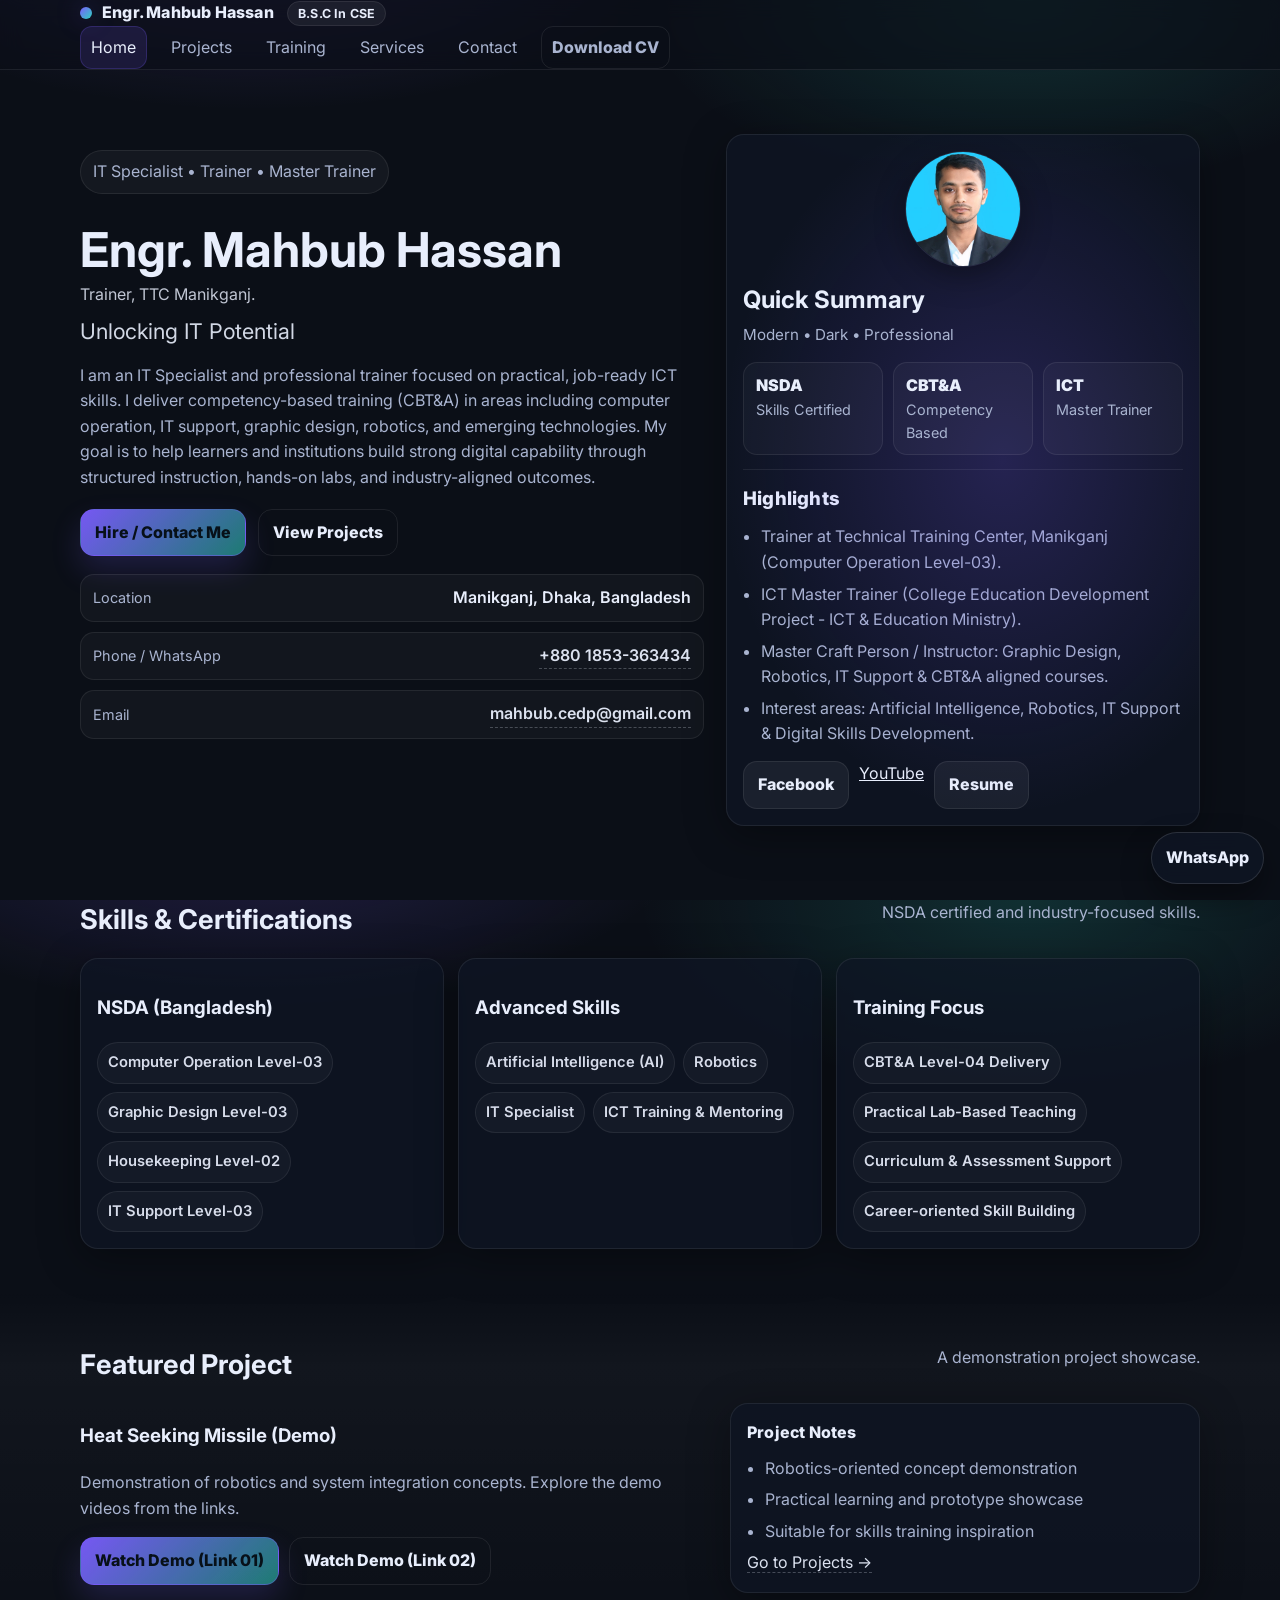
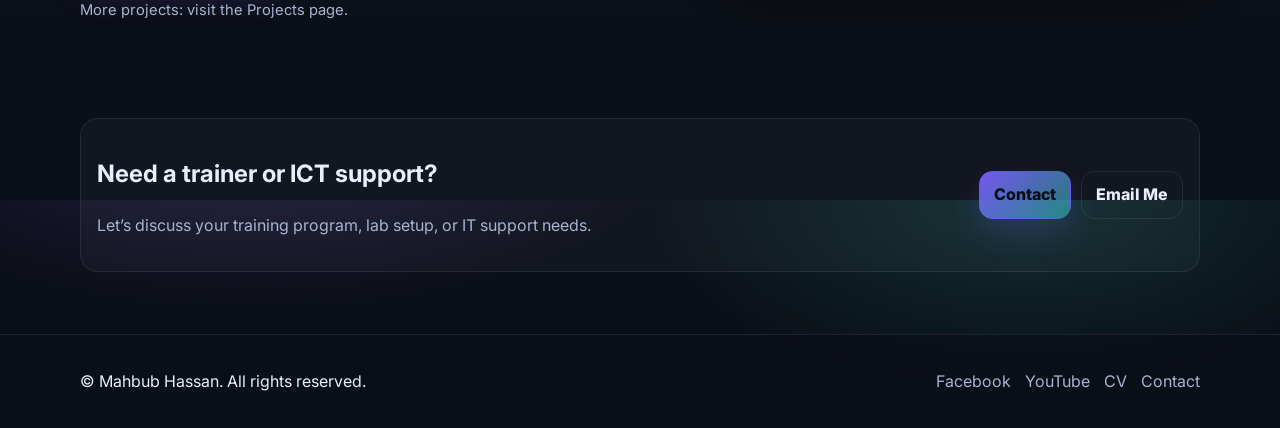
==== commit 9fc17fd2: "Add files via upload" ====
--- a/index.html
+++ b/index.html
@@ -43,7 +43,7 @@
     <div class="container nav-wrap">
       <a class="brand" href="index.html" aria-label="Home">
         <span class="brand-dot"></span>
-        <span class="brand-text">Engineer Mahbub Hassan <span class="brand-badge">B.S.C In CSE</span></span>
+        <span class="brand-text">Engr. Mahbub Hassan <span class="brand-badge">B.S.C In CSE</span></span>
       </a>
 
       <button class="nav-toggle" aria-label="Toggle menu" aria-controls="siteNav" aria-expanded="false">
@@ -66,7 +66,8 @@
       <div class="container hero-grid">
         <div class="hero-left">
           <p class="pill">IT Specialist • Trainer • Master Trainer</p>
-          <h1 class="hero-title">Engineer Mahbub Hassan</h1>
+          <h1 class="hero-title">Engr. Mahbub Hassan</h1>
+          <p class="hero-role">Trainer, TTC Manikganj.</p>
           <p class="hero-subtitle">Unlocking IT Potential</p>
 
           <p class="hero-desc">
--- a/assets/style.css
+++ b/assets/style.css
@@ -130,6 +130,7 @@
 }
 .hero-title{font-size:3rem; line-height:1.1; margin:14px 0 6px}
 .hero-subtitle{font-size:1.35rem; margin:0 0 14px; color: rgba(232,238,252,.9)}
+.hero-role{font-size:1rem; margin:0 0 6px; color: rgba(232,238,252,.82)}
 .hero-desc{margin:0 0 18px; color: var(--muted)}
 .hero-cta{display:flex; gap:12px; flex-wrap:wrap; margin:18px 0 18px}
 
@@ -365,7 +366,7 @@
 .video-frame{
   position: relative;
   width: 100%;
-  aspect-ratio: 16 / 9;
+  aspect-ratio: var(--ar, 16 / 9);
   border-radius: 16px;
   overflow: hidden;
   background: rgba(255,255,255,0.04);
@@ -385,3 +386,16 @@
   height: 100% !important;
   border: 0;
 }
+
+
+.video-actions{
+  margin-top: 10px;
+  display: flex;
+  gap: 10px;
+  flex-wrap: wrap;
+}
+.btn--sm{
+  padding: 8px 12px;
+  border-radius: 999px;
+  font-size: 0.9rem;
+}
